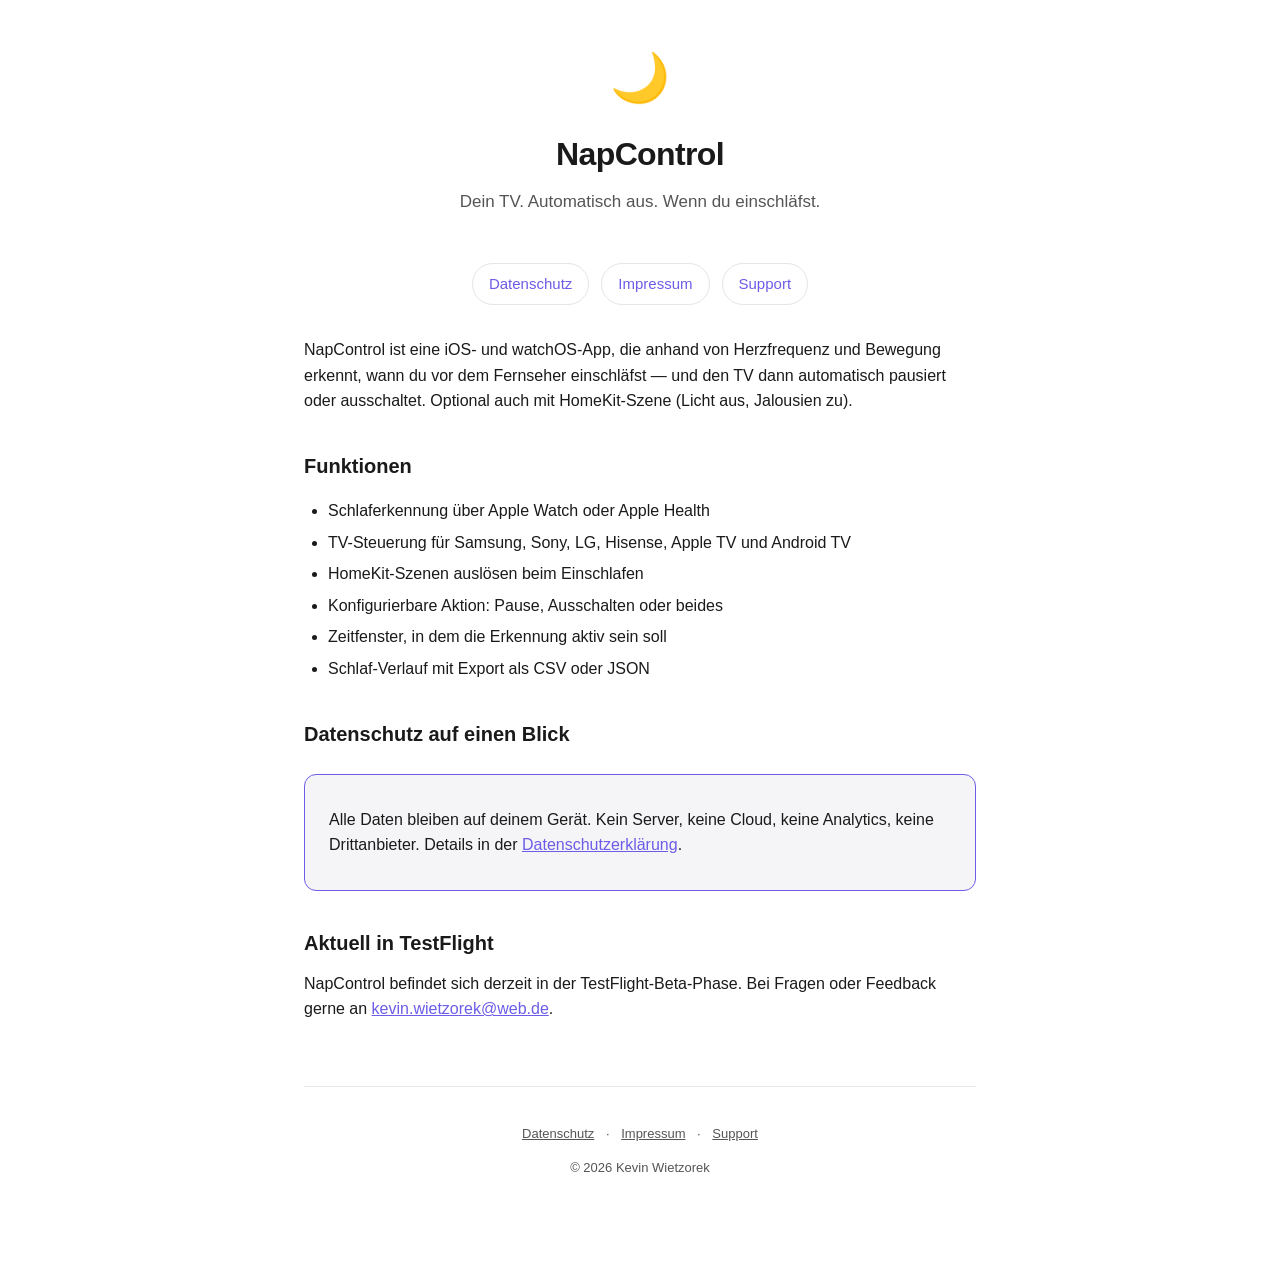
==== index.html @ 8b0388f9 "feat: initial site (privacy, impressum, support, landing) Adds the four pages required for App Store" ====
<!DOCTYPE html>
<html lang="de">
<head>
    <meta charset="UTF-8">
    <meta name="viewport" content="width=device-width, initial-scale=1.0">
    <title>NapControl — TV automatisch ausschalten beim Einschlafen</title>
    <meta name="description" content="NapControl erkennt vor dem Fernseher Einschlafen und schaltet den TV automatisch aus. Für iPhone und Apple Watch.">
    <link rel="stylesheet" href="style.css">
</head>
<body>
    <div class="container">
        <header>
            <div class="logo">🌙</div>
            <h1>NapControl</h1>
            <p class="tagline">Dein TV. Automatisch aus. Wenn du einschläfst.</p>
        </header>

        <nav>
            <a href="privacy.html">Datenschutz</a>
            <a href="impressum.html">Impressum</a>
            <a href="support.html">Support</a>
        </nav>

        <main>
            <p>NapControl ist eine iOS- und watchOS-App, die anhand von Herzfrequenz und Bewegung erkennt, wann du vor dem Fernseher einschläfst — und den TV dann automatisch pausiert oder ausschaltet. Optional auch mit HomeKit-Szene (Licht aus, Jalousien zu).</p>

            <h2>Funktionen</h2>
            <ul>
                <li>Schlaferkennung über Apple Watch oder Apple Health</li>
                <li>TV-Steuerung für Samsung, Sony, LG, Hisense, Apple TV und Android TV</li>
                <li>HomeKit-Szenen auslösen beim Einschlafen</li>
                <li>Konfigurierbare Aktion: Pause, Ausschalten oder beides</li>
                <li>Zeitfenster, in dem die Erkennung aktiv sein soll</li>
                <li>Schlaf-Verlauf mit Export als CSV oder JSON</li>
            </ul>

            <h2>Datenschutz auf einen Blick</h2>
            <div class="card highlight">
                <p>Alle Daten bleiben auf deinem Gerät. Kein Server, keine Cloud, keine Analytics, keine Drittanbieter. Details in der <a href="privacy.html">Datenschutzerklärung</a>.</p>
            </div>

            <h2>Aktuell in TestFlight</h2>
            <p>NapControl befindet sich derzeit in der TestFlight-Beta-Phase. Bei Fragen oder Feedback gerne an <a href="mailto:kevin.wietzorek@web.de">kevin.wietzorek@web.de</a>.</p>
        </main>

        <footer>
            <p>
                <a href="privacy.html">Datenschutz</a> ·
                <a href="impressum.html">Impressum</a> ·
                <a href="support.html">Support</a>
            </p>
            <p>© 2026 Kevin Wietzorek</p>
        </footer>
    </div>
</body>
</html>
---- style.css ----
/* NapControl Web — minimal, lesbar, dark/light auto */
:root {
    --bg: #ffffff;
    --text: #1a1a1a;
    --text-secondary: #555;
    --accent: #6c5ce7;       /* napViolet */
    --border: #e5e5ea;
    --card-bg: #f5f5f7;
}

@media (prefers-color-scheme: dark) {
    :root {
        --bg: #0b1220;
        --text: #f0f0f5;
        --text-secondary: #a0a0a8;
        --accent: #a29bfe;   /* napLavender */
        --border: #2a2a3a;
        --card-bg: #1a1a2e;
    }
}

* {
    box-sizing: border-box;
}

html {
    -webkit-text-size-adjust: 100%;
}

body {
    font-family: -apple-system, BlinkMacSystemFont, "SF Pro Text", "Helvetica Neue", Arial, sans-serif;
    background: var(--bg);
    color: var(--text);
    line-height: 1.6;
    margin: 0;
    padding: 0;
}

.container {
    max-width: 720px;
    margin: 0 auto;
    padding: 40px 24px 80px;
}

header {
    margin-bottom: 48px;
    text-align: center;
}

header .logo {
    font-size: 48px;
    margin-bottom: 12px;
}

header h1 {
    font-size: 32px;
    font-weight: 700;
    margin: 0 0 8px;
    letter-spacing: -0.02em;
}

header .tagline {
    color: var(--text-secondary);
    font-size: 17px;
    margin: 0;
}

nav {
    display: flex;
    flex-wrap: wrap;
    gap: 12px;
    justify-content: center;
    margin: 32px 0;
}

nav a {
    color: var(--accent);
    text-decoration: none;
    padding: 8px 16px;
    border: 1px solid var(--border);
    border-radius: 999px;
    font-size: 15px;
    transition: background 0.15s;
}

nav a:hover {
    background: var(--card-bg);
}

main h1 {
    font-size: 28px;
    font-weight: 700;
    margin-top: 0;
    margin-bottom: 24px;
    letter-spacing: -0.02em;
}

main h2 {
    font-size: 20px;
    font-weight: 600;
    margin-top: 36px;
    margin-bottom: 12px;
}

main h3 {
    font-size: 17px;
    font-weight: 600;
    margin-top: 24px;
    margin-bottom: 8px;
}

main p, main li {
    font-size: 16px;
    color: var(--text);
}

main p {
    margin: 12px 0;
}

main ul, main ol {
    padding-left: 24px;
}

main li {
    margin: 6px 0;
}

main a {
    color: var(--accent);
}

.card {
    background: var(--card-bg);
    border: 1px solid var(--border);
    border-radius: 12px;
    padding: 20px 24px;
    margin: 24px 0;
}

.card.highlight {
    border-color: var(--accent);
}

.meta {
    color: var(--text-secondary);
    font-size: 13px;
    margin-top: 4px;
}

footer {
    margin-top: 64px;
    padding-top: 24px;
    border-top: 1px solid var(--border);
    text-align: center;
    color: var(--text-secondary);
    font-size: 13px;
}

footer a {
    color: var(--text-secondary);
    margin: 0 8px;
}

@media (max-width: 480px) {
    .container { padding: 24px 16px 60px; }
    header h1 { font-size: 26px; }
    main h1 { font-size: 24px; }
    main h2 { font-size: 18px; }
}
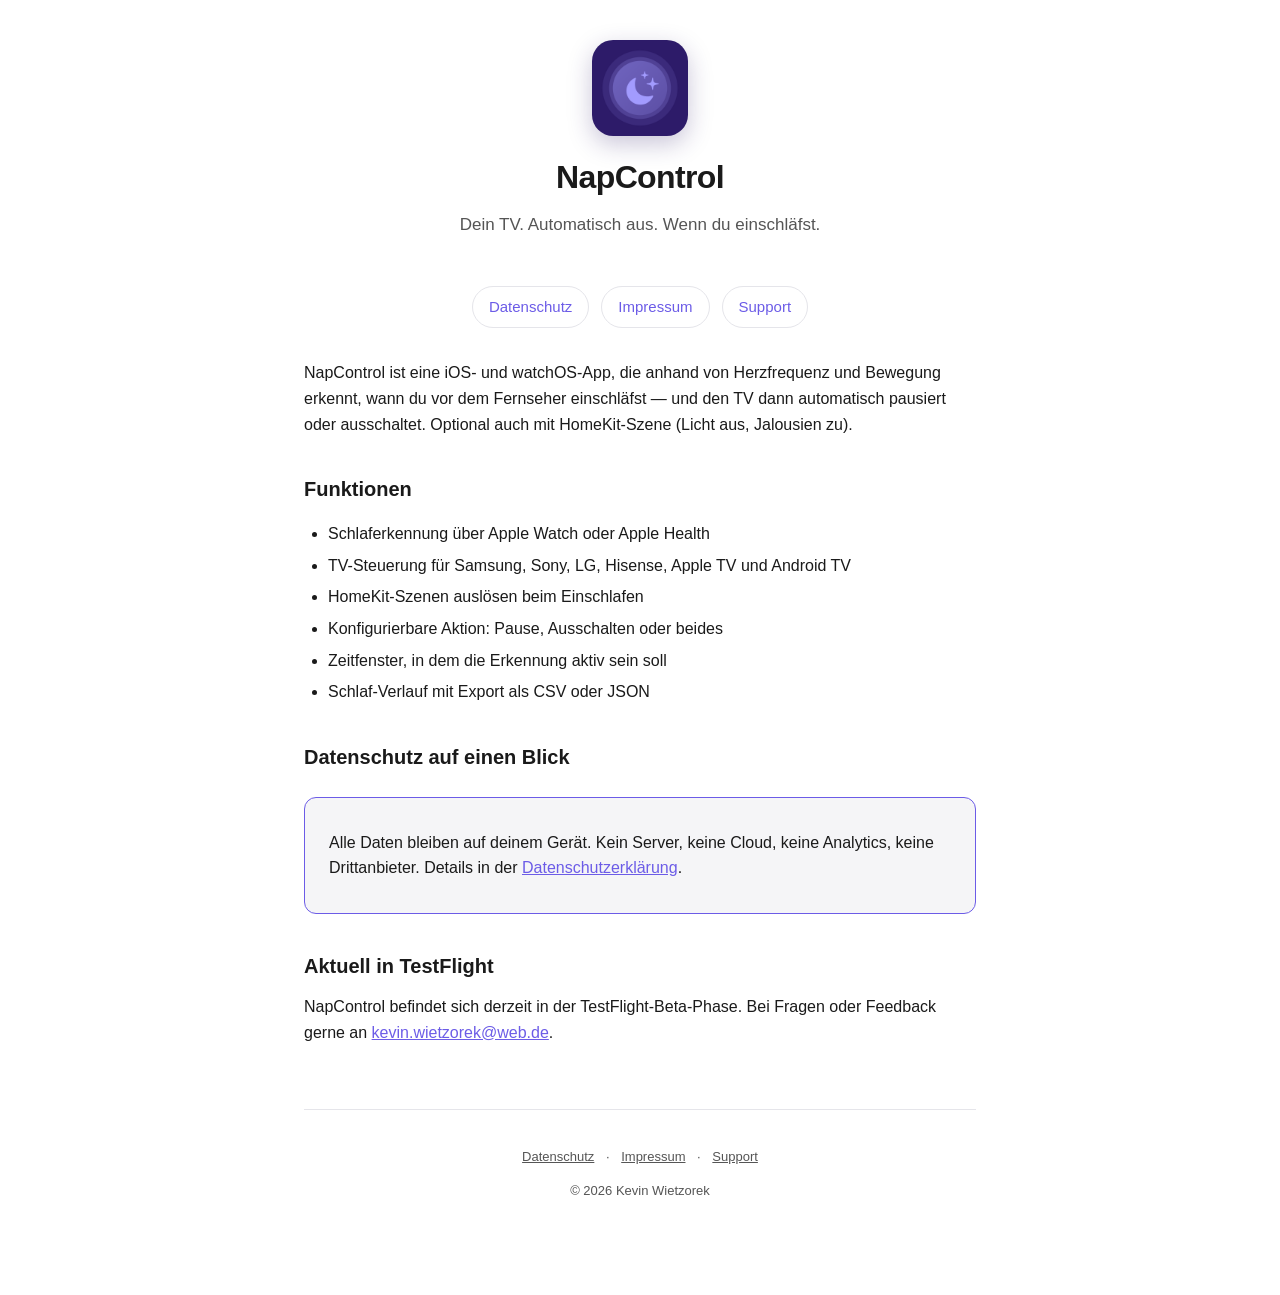
==== commit 5433130c: "feat(web): use NapControl app icon instead of moon emoji Drops the 🌙 placeholder in the header of al" ====
--- a/index.html
+++ b/index.html
@@ -10,7 +10,7 @@
 <body>
     <div class="container">
         <header>
-            <div class="logo">🌙</div>
+            <div class="logo"><img src="icon.png" alt="NapControl Icon" width="96" height="96"></div>
             <h1>NapControl</h1>
             <p class="tagline">Dein TV. Automatisch aus. Wenn du einschläfst.</p>
         </header>
--- a/style.css
+++ b/style.css
@@ -48,8 +48,15 @@
 }
 
 header .logo {
-    font-size: 48px;
-    margin-bottom: 12px;
+    margin-bottom: 16px;
+    line-height: 0;
+}
+
+header .logo img {
+    border-radius: 22%;
+    box-shadow: 0 8px 24px rgba(45, 27, 105, 0.25);
+    max-width: 100%;
+    height: auto;
 }
 
 header h1 {
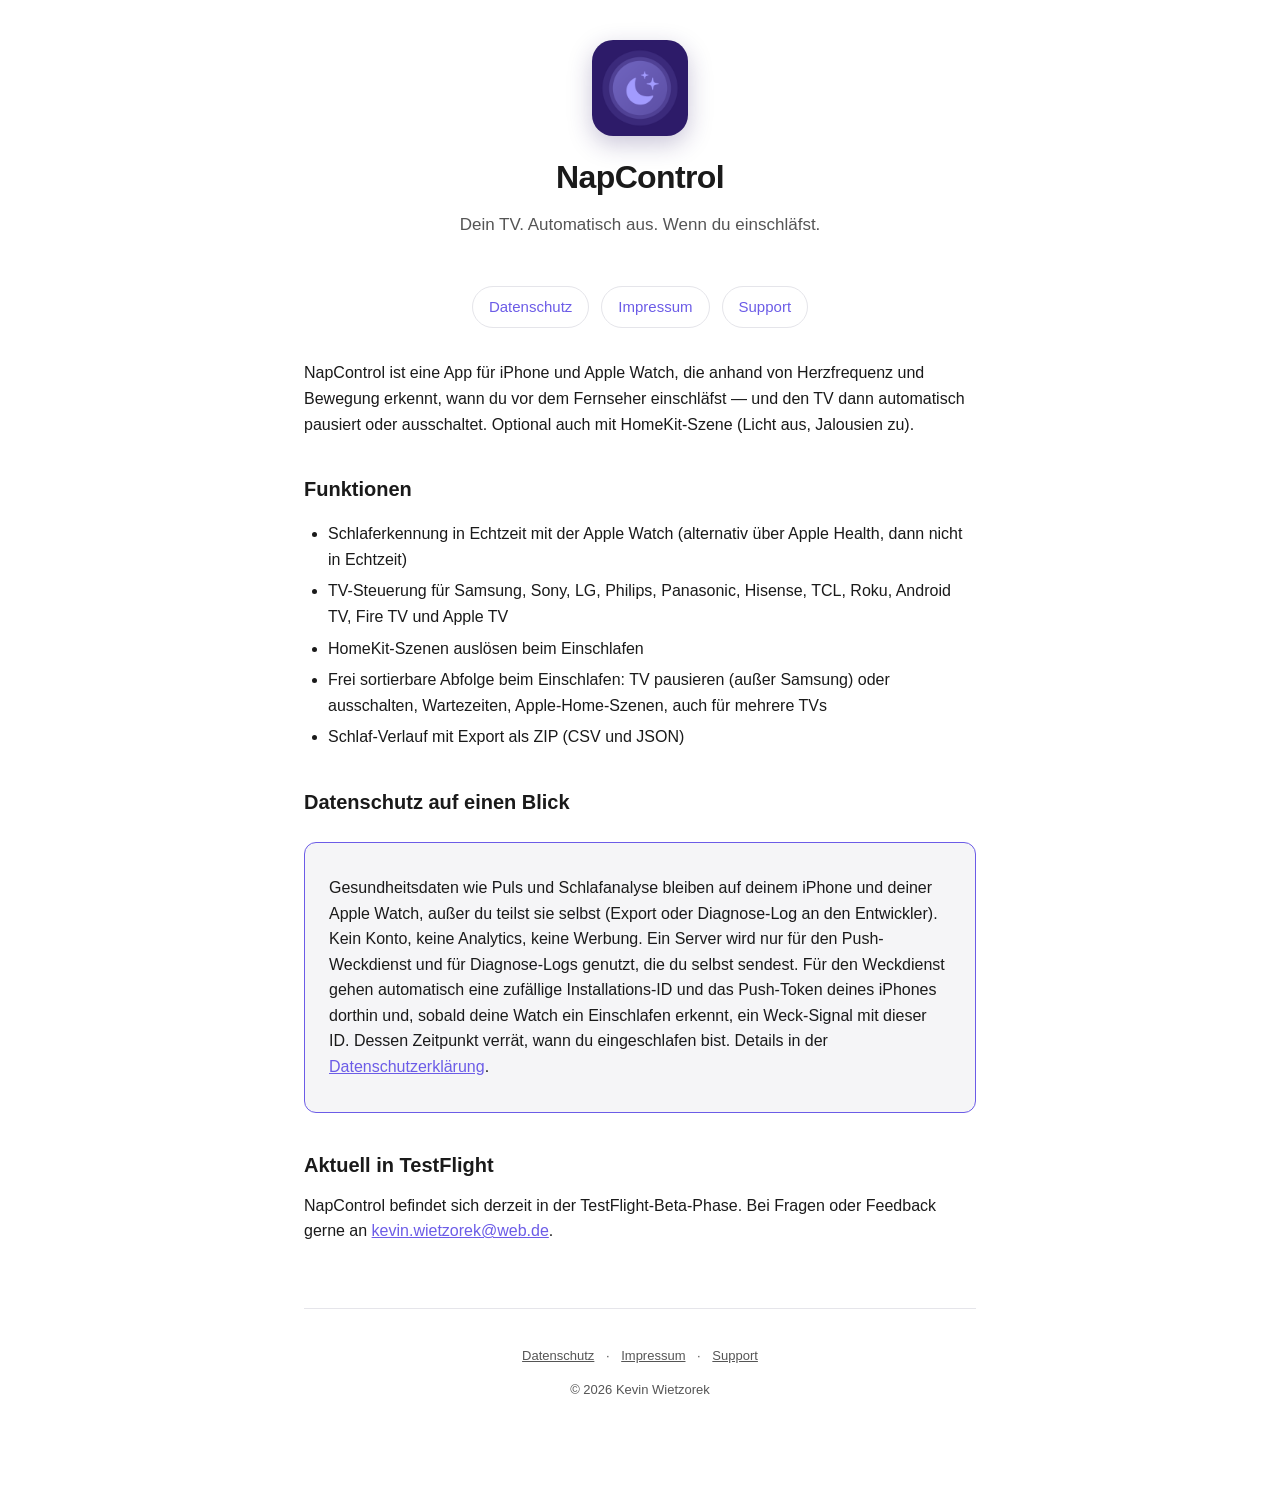
==== commit a677d40b: "docs: Datenschutz, Support und Startseite an Build 107 angleichen - Push-Weckdienst (Installations-I" ====
--- a/index.html
+++ b/index.html
@@ -22,21 +22,20 @@
         </nav>
 
         <main>
-            <p>NapControl ist eine iOS- und watchOS-App, die anhand von Herzfrequenz und Bewegung erkennt, wann du vor dem Fernseher einschläfst — und den TV dann automatisch pausiert oder ausschaltet. Optional auch mit HomeKit-Szene (Licht aus, Jalousien zu).</p>
+            <p>NapControl ist eine App für iPhone und Apple Watch, die anhand von Herzfrequenz und Bewegung erkennt, wann du vor dem Fernseher einschläfst — und den TV dann automatisch pausiert oder ausschaltet. Optional auch mit HomeKit-Szene (Licht aus, Jalousien zu).</p>
 
             <h2>Funktionen</h2>
             <ul>
-                <li>Schlaferkennung über Apple Watch oder Apple Health</li>
-                <li>TV-Steuerung für Samsung, Sony, LG, Hisense, Apple TV und Android TV</li>
+                <li>Schlaferkennung in Echtzeit mit der Apple Watch (alternativ über Apple Health, dann nicht in Echtzeit)</li>
+                <li>TV-Steuerung für Samsung, Sony, LG, Philips, Panasonic, Hisense, TCL, Roku, Android TV, Fire TV und Apple TV</li>
                 <li>HomeKit-Szenen auslösen beim Einschlafen</li>
-                <li>Konfigurierbare Aktion: Pause, Ausschalten oder beides</li>
-                <li>Zeitfenster, in dem die Erkennung aktiv sein soll</li>
-                <li>Schlaf-Verlauf mit Export als CSV oder JSON</li>
+                <li>Frei sortierbare Abfolge beim Einschlafen: TV pausieren (außer Samsung) oder ausschalten, Wartezeiten, Apple-Home-Szenen, auch für mehrere TVs</li>
+                <li>Schlaf-Verlauf mit Export als ZIP (CSV und JSON)</li>
             </ul>
 
             <h2>Datenschutz auf einen Blick</h2>
             <div class="card highlight">
-                <p>Alle Daten bleiben auf deinem Gerät. Kein Server, keine Cloud, keine Analytics, keine Drittanbieter. Details in der <a href="privacy.html">Datenschutzerklärung</a>.</p>
+                <p>Gesundheitsdaten wie Puls und Schlafanalyse bleiben auf deinem iPhone und deiner Apple Watch, außer du teilst sie selbst (Export oder Diagnose-Log an den Entwickler). Kein Konto, keine Analytics, keine Werbung. Ein Server wird nur für den Push-Weckdienst und für Diagnose-Logs genutzt, die du selbst sendest. Für den Weckdienst gehen automatisch eine zufällige Installations-ID und das Push-Token deines iPhones dorthin und, sobald deine Watch ein Einschlafen erkennt, ein Weck-Signal mit dieser ID. Dessen Zeitpunkt verrät, wann du eingeschlafen bist. Details in der <a href="privacy.html">Datenschutzerklärung</a>.</p>
             </div>
 
             <h2>Aktuell in TestFlight</h2>
--- a/style.css
+++ b/style.css
@@ -119,6 +119,8 @@
 main p, main li {
     font-size: 16px;
     color: var(--text);
+    /* Lange Bezeichner (z. B. HealthKit-Typen) sonst breiter als 320 pt */
+    overflow-wrap: break-word;
 }
 
 main p {
